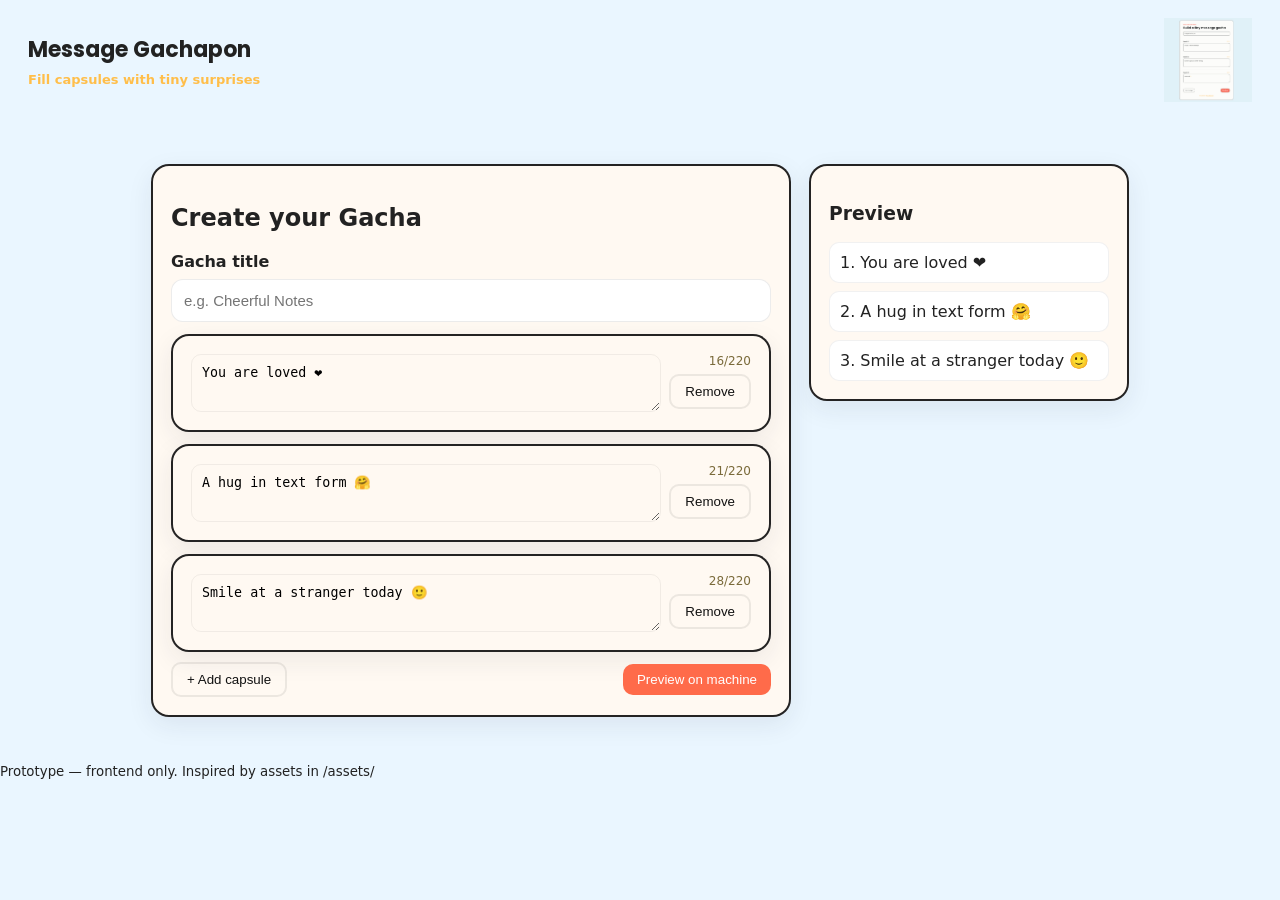
==== index.html @ 784eeb99 "Refine prototype and add new design references" ====
<!doctype html>
<html lang="en">
	<head>
		<meta charset="utf-8">
		<meta name="viewport" content="width=device-width,initial-scale=1">
		<title>Message Gachapon — Sender</title>
		<link rel="preconnect" href="https://fonts.gstatic.com">
		<link href="https://fonts.googleapis.com/css2?family=Poppins:wght@600;700&display=swap" rel="stylesheet">
		<link rel="stylesheet" href="style.css">
	</head>
	<body data-page="sender">
		<header class="site-header">
			<div class="brand">
				<h1>Message Gachapon</h1>
				<p class="tag">Fill capsules with tiny surprises</p>
			</div>
			<img src="assets/sender_wireframe.png" alt="wireframe reference" class="wireframe-ref">
		</header>

		<main class="container sender">
			<section class="card form-card">
				<h2>Create your Gacha</h2>

				<label class="field">
					<span class="label">Gacha title</span>
					<input id="gachaTitle" type="text" placeholder="e.g. Cheerful Notes" maxlength="80">
				</label>

				<div id="capsulesList" class="capsules-list">
					<!-- Capsules inputs inserted here by JS -->
				</div>

				<div class="controls">
					<button id="addCapsule" class="btn soft">+ Add capsule</button>
					<div class="spacer"></div>
					<button id="previewBtn" class="btn primary">Preview on machine</button>
				</div>
			</section>

			<aside class="card preview-card">
				<h3>Preview</h3>
				<div id="previewList" class="preview-list">
					<!-- live preview of messages -->
				</div>
			</aside>
		</main>

		<footer class="site-footer">
			<small>Prototype — frontend only. Inspired by assets in /assets/</small>
		</footer>

		<script src="script.js"></script>
	</body>
</html>
---- style.css ----
/* Shared layout and variables - soft cute aesthetic */
:root{
	/* Updated palette to match assets: pale blue background, warm cream cards */
	--bg:#eaf6ff; /* pale blue page background */
	--card:#fff9f2; /* soft cream/off-white card */
	--muted:#7a6a3a; /* warm muted for labels */
	--accent:#ff6b4a; /* coral / red-orange primary */
	--accent-2:#ffbe4a; /* warm yellow/orange accent */
	--shadow: 0 8px 26px rgba(41,33,61,0.08);
	--radius:16px;
	--glass: rgba(255,255,255,0.6);
	font-size:16px;
}
*{box-sizing:border-box}
html,body{height:100%}
.site-header h1, .brand h1{font-family: 'Poppins', system-ui, -apple-system, 'Segoe UI', Roboto, sans-serif}
.site-header h1{font-weight:700}

body{
	margin:0;
	font-family: system-ui, -apple-system, 'Segoe UI', Roboto, 'Helvetica Neue', Arial;
	background: var(--bg);
	color:#222;
	-webkit-font-smoothing:antialiased;
}
.container{max-width:1100px;margin:28px auto;padding:16px;display:flex;gap:18px;justify-content:center}
.card{background:var(--card);border-radius:18px;box-shadow:var(--shadow);padding:18px;border:2px solid rgba(18,18,18,0.92)}
.site-header{display:flex;align-items:center;justify-content:space-between;padding:18px 28px}
.site-header.small{padding:12px 24px}
.brand h1{margin:0;font-size:22px}
.brand .tag{margin:6px 0 0;color:var(--accent-2);font-size:13px;font-weight:600}
.wireframe-ref{width:88px;opacity:0.85}
.wireframe-ref{width:88px;opacity:0.85}

/* Sender layout */
.sender{align-items:flex-start;justify-content:center}
.form-card{flex:0 1 640px}
.preview-card{width:320px}
.field{display:block;margin-bottom:12px}
.field .label{display:block;font-weight:600;margin-bottom:8px}
.field input[type=text]{width:100%;padding:12px;border-radius:12px;border:1px solid rgba(18,18,18,0.08);background:linear-gradient(#fff,#fff);font-size:15px}
.capsules-list{display:flex;flex-direction:column;gap:12px}
.capsule-input{display:flex;gap:8px;align-items:flex-start}
.capsule-input textarea{flex:1;min-height:58px;padding:10px;border-radius:10px;border:1px solid rgba(18,18,18,0.06);resize:vertical;background:transparent}
.capsule-meta{display:flex;flex-direction:column;gap:6px;align-items:flex-end}
.char-count{font-size:12px;color:var(--muted)}
.btn{border:0;padding:8px 14px;border-radius:10px;cursor:pointer}
.btn.primary{background:var(--accent);color:#fff}
.btn.soft{background:transparent;border:2px solid rgba(18,18,18,0.08);color:#111}
.controls{display:flex;align-items:center;margin-top:10px}
.spacer{flex:1}
.preview-list{display:flex;flex-direction:column;gap:8px;max-height:320px;overflow:auto}
.preview-item{background:linear-gradient(180deg,#fff,#fff);padding:10px;border-radius:10px;border:1px solid rgba(18,18,18,0.06)}

/* Receiver layout - centered machine */
.receiver{justify-content:center}
.gacha-stage{display:flex;flex-direction:column;align-items:center;gap:18px}
.machine{width:320px;max-width:86vw;position:relative;display:flex;flex-direction:column;align-items:center;gap:12px}
.machine-top{width:100%;height:28px;background:#ff4f3f;border-radius:18px 18px 12px 12px;border:8px solid rgba(18,18,18,0.9);border-bottom-color:transparent;box-shadow:0 8px 20px rgba(0,0,0,0.14);margin-top:6px}
.dome{width:100%;height:240px;background:linear-gradient(180deg, rgba(255,255,255,0.85), rgba(255,255,255,0.6) 35%, rgba(217,242,255,0.55) 75%);border-radius:48% 48% 40% 40% / 65% 65% 35% 35%;position:relative;box-shadow:inset 0 -8px 20px rgba(0,0,0,0.08), 0 10px 24px rgba(0,0,0,0.12);border:8px solid rgba(18,18,18,0.9);overflow:hidden}
.window-display{position:absolute;top:18px;left:16px;right:16px;bottom:16px;display:flex;align-items:center;justify-content:center;}
.window-card{width:85%;min-height:120px;background:#fff3e6;border:4px solid rgba(18,18,18,0.92);border-radius:18px;display:flex;flex-direction:column;align-items:center;justify-content:center;gap:8px;padding:16px;position:relative;box-shadow:0 10px 22px rgba(0,0,0,0.08)}
.window-title{display:block;text-align:center;font-size:14px;font-weight:900;color:#d94326;letter-spacing:0.02em;text-transform:uppercase}
.window-badge{padding:6px 12px;border-radius:999px;background:#3b6ef1;color:#fff;font-size:13px;font-weight:700;box-shadow:0 3px 8px rgba(0,0,0,0.08);}
.machine-neck{width:180px;height:18px;background:#fff;border-radius:12px;border:8px solid rgba(18,18,18,0.9);border-top:0;}
.machine-base{width:100%;background:#fff;border:8px solid rgba(18,18,18,0.9);border-radius:0 0 28px 28px;position:relative;padding:18px 18px 22px;display:flex;flex-direction:column;align-items:center;gap:14px;box-shadow:0 12px 24px rgba(0,0,0,0.12)}
.coin-slot{position:absolute;left:18px;top:18px;width:70px;height:20px;background:#dfe9ff;border-radius:999px;border:4px solid rgba(18,18,18,0.9);display:flex;align-items:center;justify-content:center;font-size:11px;color:#364a7a;font-weight:700}
.panel{width:120px;height:52px;background:#fff5dc;border:4px solid rgba(18,18,18,0.9);border-radius:18px;display:flex;align-items:center;justify-content:center;}
.panel-label{font-size:12px;font-weight:700;color:#b04f16;letter-spacing:0.04em;text-transform:none}
.slot{width:64%;height:18px;background:#e4e4e4;border-radius:999px;box-shadow:inset 0 -3px 8px rgba(0,0,0,0.08);position:relative;}
.knob{position:absolute;right:18px;top:26px;width:56px;height:56px;border-radius:50%;background:#3b6ef1;border:8px solid rgba(18,18,18,0.9);box-shadow:0 10px 26px rgba(0,0,0,0.18);font-size:26px;color:#fff;display:flex;align-items:center;justify-content:center}
.capsules{position:absolute;inset:18px 16px 16px 16px;pointer-events:none;}
.capsule{width:34px;height:34px;border-radius:50%;position:absolute;display:inline-flex;align-items:center;justify-content:center;box-shadow:0 8px 18px rgba(0,0,0,0.18);transition:transform 300ms ease,bottom 300ms ease;mix-blend-mode:normal;border:3px solid rgba(255,255,255,0.95)}
.status{display:flex;gap:12px;align-items:center}
.remaining{color:var(--muted)}

/* Modal */
.modal{position:fixed;inset:0;display:flex;align-items:center;justify-content:center;background:rgba(12,10,14,0.28);z-index:40}
.modal.hidden{display:none}
.modal-card{background:var(--card);padding:18px;border-radius:14px;min-width:260px;max-width:92vw;box-shadow:var(--shadow);position:relative;border:2px solid rgba(18,18,18,0.92)}
.modal-card h3{margin-top:0}
.close{position:absolute;right:8px;top:8px;border:0;background:transparent;font-size:16px;cursor:pointer}

/* Responsive */
@media (max-width:860px){
	.container{flex-direction:column;padding:12px}
	.preview-card{width:100%}
	.site-header img{display:none}
	.machine{width:92vw}
}

/* small idle animations */
.capsule.pulse{animation:idlePulse 2.6s infinite}
@keyframes idlePulse{0%{transform:translateY(0)}50%{transform:translateY(-6px)}100%{transform:translateY(0)}}
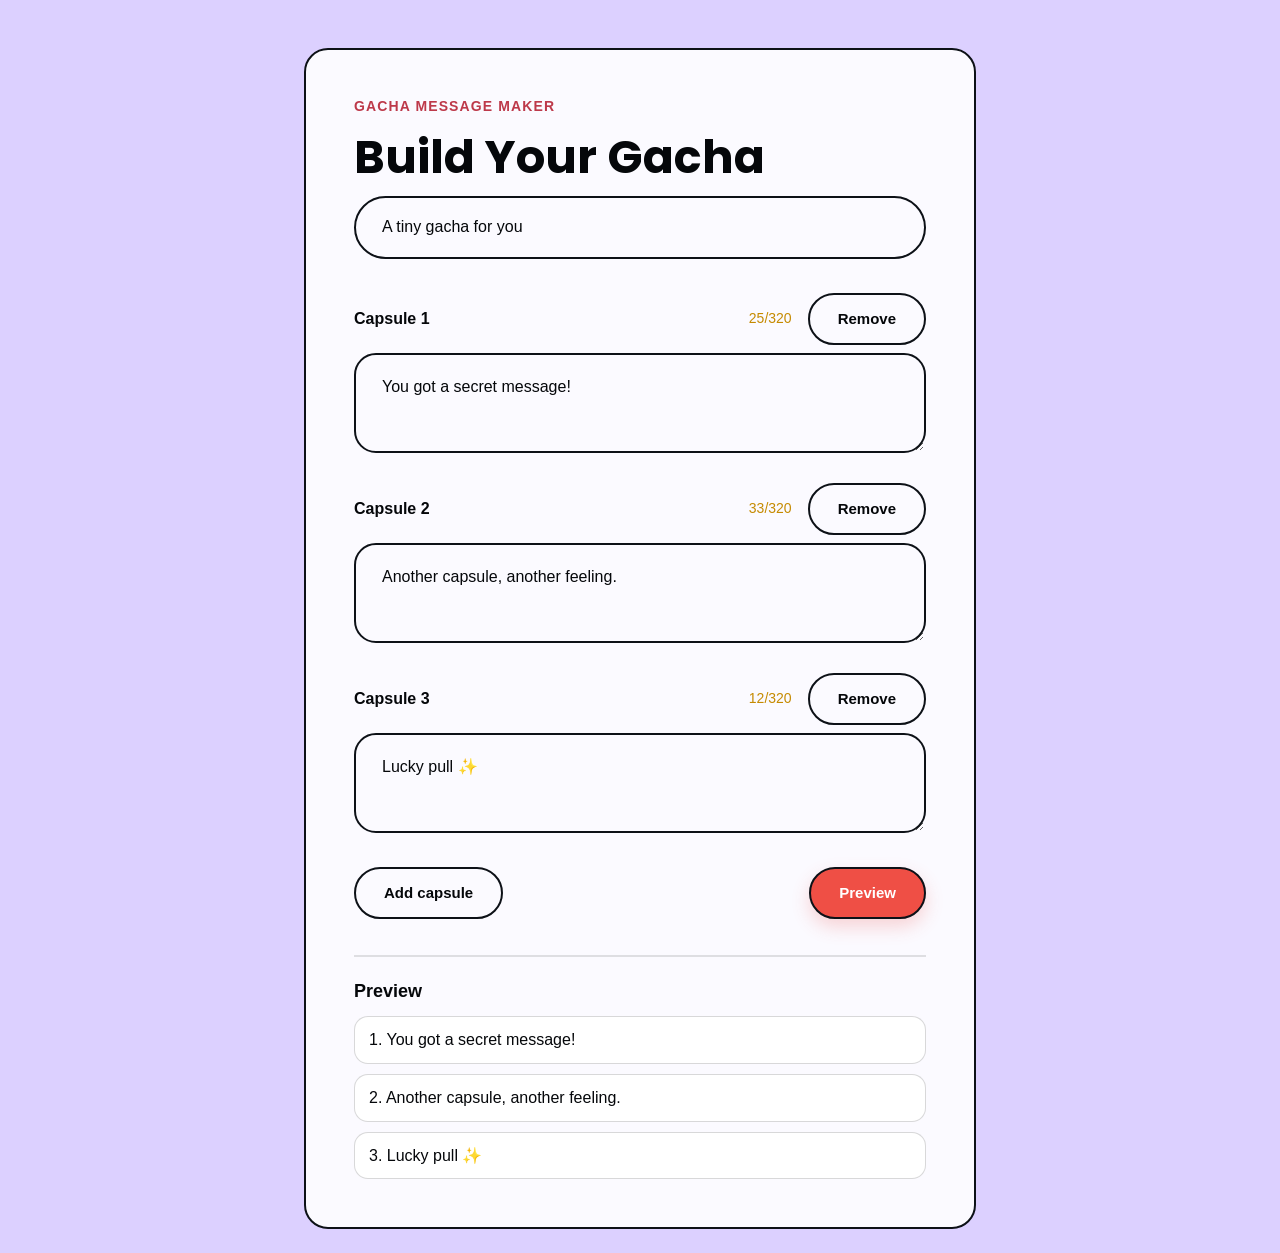
==== commit 52f3545c: "Implement sender page design from Figma" ====
--- a/index.html
+++ b/index.html
@@ -9,21 +9,13 @@
 		<link rel="stylesheet" href="style.css">
 	</head>
 	<body data-page="sender">
-		<header class="site-header">
-			<div class="brand">
-				<h1>Message Gachapon</h1>
-				<p class="tag">Fill capsules with tiny surprises</p>
-			</div>
-			<img src="assets/sender_wireframe.png" alt="wireframe reference" class="wireframe-ref">
-		</header>
-
 		<main class="container sender">
-			<section class="card form-card">
-				<h2>Create your Gacha</h2>
+			<section class="sender-panel">
+				<p class="eyebrow">Gacha Message Maker</p>
+				<h1>Build Your Gacha</h1>
 
 				<label class="field">
-					<span class="label">Gacha title</span>
-					<input id="gachaTitle" type="text" placeholder="e.g. Cheerful Notes" maxlength="80">
+					<input id="gachaTitle" type="text" placeholder="A tiny gacha for you" maxlength="80">
 				</label>
 
 				<div id="capsulesList" class="capsules-list">
@@ -31,25 +23,20 @@
 				</div>
 
 				<div class="controls">
-					<button id="addCapsule" class="btn soft">+ Add capsule</button>
+					<button id="addCapsule" class="btn soft">Add capsule</button>
 					<div class="spacer"></div>
-					<button id="previewBtn" class="btn primary">Preview on machine</button>
+					<button id="previewBtn" class="btn primary">Preview</button>
 				</div>
+
+				<aside class="preview-card">
+					<h2>Preview</h2>
+					<div id="previewList" class="preview-list">
+						<!-- live preview of messages -->
+					</div>
+				</aside>
 			</section>
-
-			<aside class="card preview-card">
-				<h3>Preview</h3>
-				<div id="previewList" class="preview-list">
-					<!-- live preview of messages -->
-				</div>
-			</aside>
 		</main>
-
-		<footer class="site-footer">
-			<small>Prototype — frontend only. Inspired by assets in /assets/</small>
-		</footer>
 
 		<script src="script.js"></script>
 	</body>
 </html>
-
--- a/style.css
+++ b/style.css
@@ -1,11 +1,14 @@
-/* Shared layout and variables - soft cute aesthetic */
 :root{
-	/* Updated palette to match assets: pale blue background, warm cream cards */
-	--bg:#eaf6ff; /* pale blue page background */
-	--card:#fff9f2; /* soft cream/off-white card */
-	--muted:#7a6a3a; /* warm muted for labels */
-	--accent:#ff6b4a; /* coral / red-orange primary */
-	--accent-2:#ffbe4a; /* warm yellow/orange accent */
+	--bg:#eaf6ff;
+	--card:#fff9f2;
+	--muted:#7a6a3a;
+	--accent:#ff6b4a;
+	--accent-2:#ffbe4a;
+	--sender-bg:#dcd0ff;
+	--sender-panel:#fbfaff;
+	--sender-line:#0d1117;
+	--sender-muted:#bd394a;
+	--sender-count:#c58a00;
 	--shadow: 0 8px 26px rgba(41,33,61,0.08);
 	--radius:16px;
 	--glass: rgba(255,255,255,0.6);
@@ -13,7 +16,7 @@
 }
 *{box-sizing:border-box}
 html,body{height:100%}
-.site-header h1, .brand h1{font-family: 'Poppins', system-ui, -apple-system, 'Segoe UI', Roboto, sans-serif}
+.site-header h1, .brand h1, .sender-panel h1{font-family: 'Poppins', system-ui, -apple-system, 'Segoe UI', Roboto, sans-serif}
 .site-header h1{font-weight:700}
 
 body{
@@ -30,27 +33,138 @@
 .brand h1{margin:0;font-size:22px}
 .brand .tag{margin:6px 0 0;color:var(--accent-2);font-size:13px;font-weight:600}
 .wireframe-ref{width:88px;opacity:0.85}
-.wireframe-ref{width:88px;opacity:0.85}
 
 /* Sender layout */
-.sender{align-items:flex-start;justify-content:center}
-.form-card{flex:0 1 640px}
-.preview-card{width:320px}
-.field{display:block;margin-bottom:12px}
+body[data-page="sender"]{
+	background:var(--sender-bg);
+	color:#05070a;
+	font-family:Arial, Helvetica, sans-serif;
+	min-height:100%;
+}
+body[data-page="sender"] .container{
+	display:block;
+	max-width:720px;
+	margin:24px auto;
+	padding:24px;
+}
+.sender-panel{
+	background:var(--sender-panel);
+	border:2px solid var(--sender-line);
+	border-radius:24px;
+	padding:48px;
+	box-shadow:none;
+}
+.sender-panel .eyebrow{
+	color:var(--sender-muted);
+	font-size:14px;
+	font-weight:700;
+	letter-spacing:0.08em;
+	line-height:1.2;
+	margin:0 0 18px;
+	text-transform:uppercase;
+}
+.sender-panel h1{
+	font-size:46px;
+	font-weight:700;
+	letter-spacing:0;
+	line-height:1.08;
+	margin:0 0 14px;
+}
+.field{display:block;margin-bottom:34px}
 .field .label{display:block;font-weight:600;margin-bottom:8px}
-.field input[type=text]{width:100%;padding:12px;border-radius:12px;border:1px solid rgba(18,18,18,0.08);background:linear-gradient(#fff,#fff);font-size:15px}
-.capsules-list{display:flex;flex-direction:column;gap:12px}
-.capsule-input{display:flex;gap:8px;align-items:flex-start}
-.capsule-input textarea{flex:1;min-height:58px;padding:10px;border-radius:10px;border:1px solid rgba(18,18,18,0.06);resize:vertical;background:transparent}
-.capsule-meta{display:flex;flex-direction:column;gap:6px;align-items:flex-end}
-.char-count{font-size:12px;color:var(--muted)}
-.btn{border:0;padding:8px 14px;border-radius:10px;cursor:pointer}
+.field input[type=text]{
+	width:100%;
+	background:transparent;
+	border:2px solid var(--sender-line);
+	border-radius:999px;
+	color:#05070a;
+	font-size:16px;
+	line-height:1.4;
+	padding:18px 26px;
+}
+.field input[type=text]::placeholder,
+.capsule-input textarea::placeholder{color:#05070a;opacity:1}
+.field input[type=text]:focus,
+.capsule-input textarea:focus{
+	outline:3px solid rgba(189,57,74,0.18);
+	outline-offset:2px;
+}
+.capsules-list{display:flex;flex-direction:column;gap:30px}
+.capsule-input{
+	display:grid;
+	gap:8px;
+	padding:0;
+	background:transparent;
+	border:0;
+	border-radius:0;
+	box-shadow:none;
+}
+.capsule-input textarea{
+	width:100%;
+	min-height:100px;
+	padding:20px 26px;
+	border:2px solid var(--sender-line);
+	border-radius:22px;
+	resize:vertical;
+	background:transparent;
+	color:#05070a;
+	font:16px/1.5 Arial, Helvetica, sans-serif;
+}
+.capsule-meta{
+	display:grid;
+	grid-template-columns:1fr auto auto;
+	align-items:center;
+	gap:16px;
+	order:-1;
+}
+.capsule-label{
+	font-size:16px;
+	font-weight:700;
+	line-height:1.2;
+}
+.char-count{
+	color:var(--sender-count);
+	font-size:14px;
+	line-height:1.2;
+}
+.btn{border:0;padding:8px 14px;border-radius:10px;cursor:pointer;font:700 15px/1.2 Arial, Helvetica, sans-serif}
 .btn.primary{background:var(--accent);color:#fff}
 .btn.soft{background:transparent;border:2px solid rgba(18,18,18,0.08);color:#111}
-.controls{display:flex;align-items:center;margin-top:10px}
+.controls{display:flex;align-items:center;gap:14px;margin-top:34px}
+.sender-panel .btn{
+	border:2px solid var(--sender-line);
+	border-radius:999px;
+	min-height:52px;
+	padding:14px 28px;
+	transition:transform 160ms ease, box-shadow 160ms ease;
+}
+.sender-panel .btn:hover{transform:translateY(-1px)}
+.sender-panel .btn.soft{background:transparent;color:#05070a}
+.sender-panel .btn.primary{
+	background:#ef4f45;
+	color:#fff;
+	box-shadow:0 8px 18px rgba(239,79,69,0.22);
+}
 .spacer{flex:1}
-.preview-list{display:flex;flex-direction:column;gap:8px;max-height:320px;overflow:auto}
-.preview-item{background:linear-gradient(180deg,#fff,#fff);padding:10px;border-radius:10px;border:1px solid rgba(18,18,18,0.06)}
+.preview-card{
+	border-top:2px solid rgba(13,17,23,0.12);
+	margin-top:36px;
+	padding-top:24px;
+	width:auto;
+}
+.preview-card h2{
+	font-size:18px;
+	line-height:1.2;
+	margin:0 0 14px;
+}
+.preview-list{display:flex;flex-direction:column;gap:10px;max-height:320px;overflow:auto}
+.preview-item{
+	background:#fff;
+	padding:12px 14px;
+	border-radius:14px;
+	border:1px solid rgba(13,17,23,0.16);
+	line-height:1.35;
+}
 
 /* Receiver layout - centered machine */
 .receiver{justify-content:center}
@@ -89,7 +203,17 @@
 	.machine{width:92vw}
 }
 
+@media (max-width:640px){
+	body[data-page="sender"] .container{margin:0 auto;padding:14px}
+	.sender-panel{border-radius:18px;padding:30px 22px}
+	.sender-panel h1{font-size:36px}
+	.capsule-meta{grid-template-columns:1fr auto}
+	.capsule-meta .btn{grid-column:1 / -1}
+	.controls{align-items:stretch;flex-direction:column}
+	.spacer{display:none}
+	.sender-panel .btn{width:100%}
+}
+
 /* small idle animations */
 .capsule.pulse{animation:idlePulse 2.6s infinite}
 @keyframes idlePulse{0%{transform:translateY(0)}50%{transform:translateY(-6px)}100%{transform:translateY(0)}}
-
